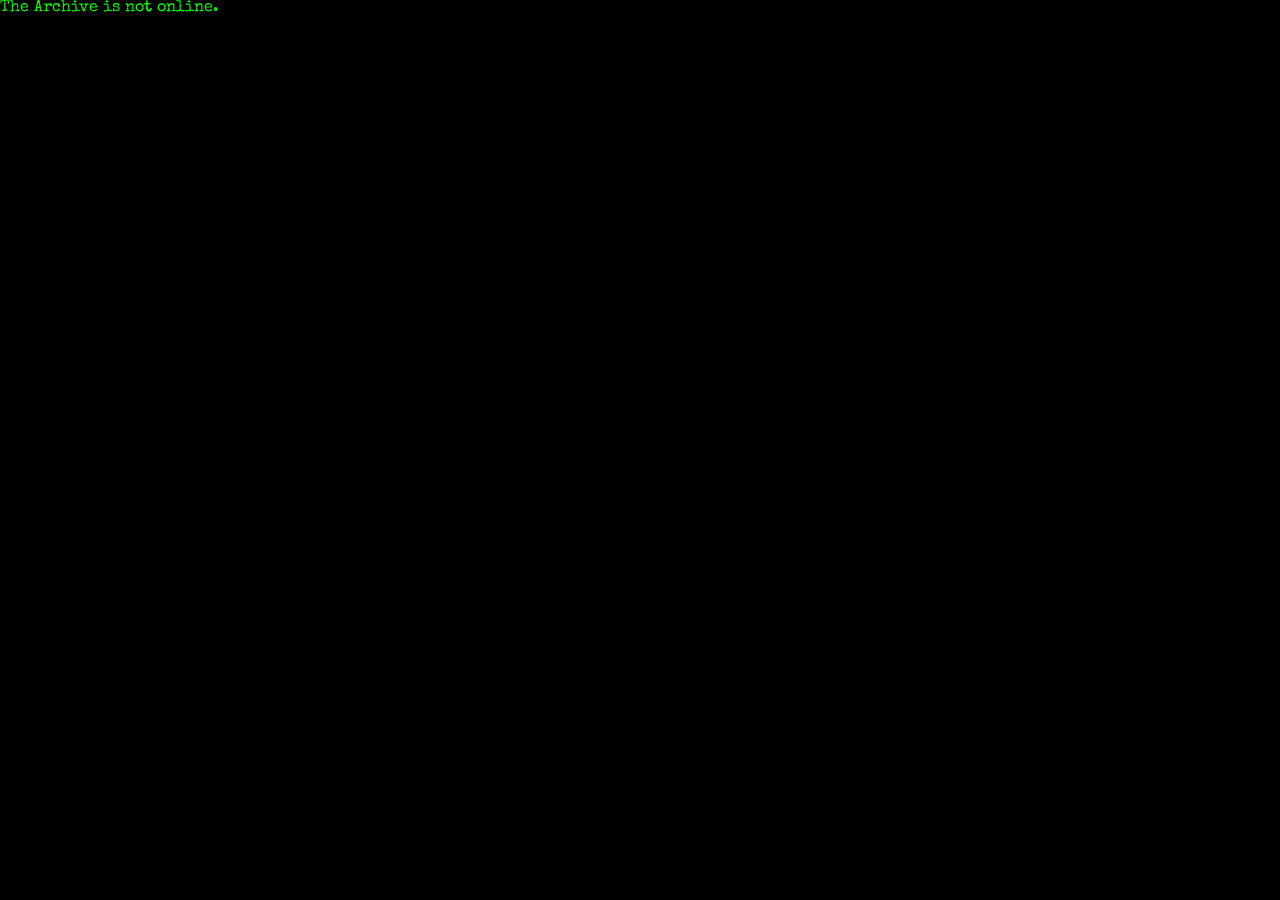
==== archive.html @ 5b8df2de "jflovely.ca.official" ====
<!DOCTYPE html>
<html lang="en">
<head>
    <meta charset="UTF-8">
    <meta name="viewport" content="width=, initial-scale=1.0">
    <title>Document</title>
    <link rel="stylesheet" href="style.css">
        <link href="https://fonts.googleapis.com/css2?family=Special+Elite&display=swap" rel="stylesheet">
</head>
<body>
    The Archive is not online.
</body>
</html>
---- style.css ----
* {
    margin: 0;
    padding: 0;
    box-sizing: border-box;
}

body {
    font-family: "Special Elite", monospace;
    color: #0f0;
    background-color: black;
}

.whole-ass-page-box {
    display: flex;
    flex-wrap: wrap;
    flex: 1;
    padding: 20px;
    margin: 20px;
    /* border: 6px solid white; */
    color: #fff;
    text-decoration: none;
    align-items: center;
    justify-content: center;
}

.uncle-seb-archive {
    display: flex;
    flex-direction: column;
    flex: 1;
    padding: 20px;
    margin: 20px;
    border: 6px solid white;
    color: #fff;
    text-decoration: none;
    align-items: center;
    justify-content: center;
}

.email-me-box {
    display: block;
    flex: 1;
    padding: 20px;
    margin: 20px;
    border: 6px solid white;
    color: #fff;
    text-decoration: none;
    text-align: center;
}

.to-the-archive-box {
    display: block;
    flex: 1;
    padding: 20px;
    margin: 20px;
    border: 6px solid white;
    color: #fff;
    text-decoration: none;
    text-align: center;
}

.bank-box {
    display: flex;
    flex-direction: column;
    flex: 1;
    padding: 20px;
    margin: 20px;
    border: 6px solid white;
    color: #fff;
    text-decoration: none;
    align-items: center;
    justify-content: center;
}

.coast-capital-box {
    display: flex;
    flex: 1;
    padding: 20px;
    margin: 20px;
    border: 6px solid white;
    color: #fff;
    text-decoration: none;
    align-items: center;
    justify-content: center;
}

.td-box {
    display: flex;
    flex: 1;
    padding: 20px;
    margin: 20px;
    border: 6px solid white;
    color: #fff;
    text-decoration: none;
    align-items: center;
    justify-content: center;
}

.category-title {
    font-size: 30px;
    margin-bottom: 30px;
    flex: 1;
}

.category-links {
    display: flex;
    justify-content: center;
    align-items: center;
    flex: 1;
    
}

.useful-links {    
    display: flex;
    flex-direction: column;
    flex: 1;
    padding: 20px;
    margin: 20px;
    border: 6px solid white;
    color: #fff;
    text-decoration: none;
    align-items: center;
    justify-content: center;
    text-align: center;
}

.tiny-words {
    display: flex;
    flex: 1;
    padding: 20px;
    margin: 20px;
    border: 6px solid white;
    color: #fff;
    text-decoration: none;
    align-items: center;
    justify-content: center;
    text-align: center;
}



.printer {
    display: flex;
    flex: 1;
    padding: 20px;
    margin: 20px;
    border: 6px solid white;
    color: #fff;
    text-decoration: none;
    align-items: center;
    justify-content: center;
    text-align: center;
}

.educational-box {
    display: flex;
    flex-direction: column;
    flex: 1;
    padding: 20px;
    margin: 20px;
    border: 6px solid white;
    color: #fff;
    text-decoration: none;
    align-items: center;
    justify-content: center;
    text-align: center;
}

.computer-education {
    display: flex;
    flex-direction: column;
    flex: 1;
    padding: 20px;
    margin: 20px;
    border: 6px solid white;
    color: #fff;
    text-decoration: none;
    align-items: center;
    justify-content: center;
    text-align: center;
}

.literature {
    display: flex;
    flex: 1;
    padding: 20px;
    margin: 20px;
    border: 6px solid white;
    color: #fff;
    text-decoration: none;
    align-items: center;
    justify-content: center;
    text-align: center;
}

.bandit {
    display: flex;
    flex: 1;
    padding: 20px;
    margin: 20px;
    border: 6px solid white;
    color: #fff;
    text-decoration: none;
    align-items: center;
    justify-content: center;
    text-align: center;
}

.typing {
    display: flex;
    flex: 1;
    padding: 20px;
    margin: 20px;
    border: 6px solid white;
    color: #fff;
    text-decoration: none;
    align-items: center;
    justify-content: center;
    text-align: center;
}

.speed-dial {
    display: flex;
    flex-direction: column;
    flex: 1;
    padding: 20px;
    margin: 20px;
    border: 6px solid white;
    color: #fff;
    text-decoration: none;
    align-items: center;
    justify-content: center;
    text-align: center;
}

.youtube {
    display: flex;
    flex: 1;
    padding: 20px;
    margin: 20px;
    border: 6px solid white;
    color: #fff;
    text-decoration: none;
    align-items: center;
    justify-content: center;
    text-align: center;
}

.chatgpt {
    display: flex;
    flex: 1;
    padding: 20px;
    margin: 20px;
    border: 6px solid white;
    color: #fff;
    text-decoration: none;
    align-items: center;
    justify-content: center;
    text-align: center;
}

.proton {
    display: flex;
    flex: 1;
    padding: 20px;
    margin: 20px;
    border: 6px solid white;
    color: #fff;
    text-decoration: none;
    align-items: center;
    justify-content: center;
    text-align: center;
}

.secret-codes {

    display: flex;
    flex: 1;
    padding: 20px;
    margin: 20px;
    border: 6px solid white;
    color: #fff;
    text-decoration: none;
    align-items: center;
    justify-content: center;
    text-align: center;
}
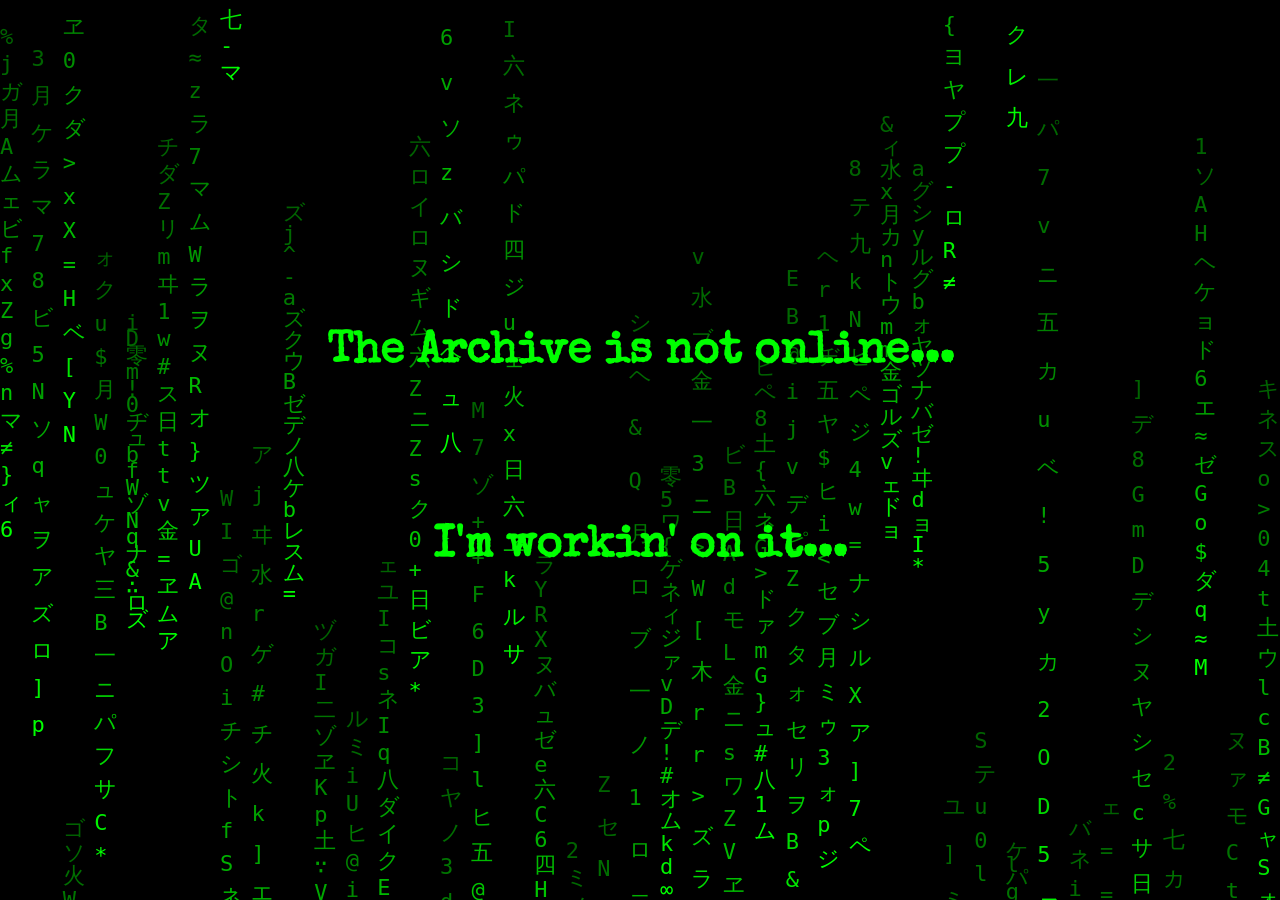
==== commit 3564e1bb: "jflovely.ca.official.4.2" ====
--- a/archive.html
+++ b/archive.html
@@ -8,6 +8,204 @@
         <link href="https://fonts.googleapis.com/css2?family=Special+Elite&display=swap" rel="stylesheet">
 </head>
 <body>
-    The Archive is not online.
+    <canvas id="matrix"></canvas>
+    <div class="centre-stage">
+    <h1>The Archive is not online...</h1>
+    <h1>I'm workin' on it...</h1>
+    </div>
 </body>
+
+
+
+<script>const canvas = document.getElementById("matrix");
+const ctx = canvas.getContext("2d");
+
+
+// ===============================
+// MATRIX SETTINGS
+// ===============================
+
+let fontSize = 22;
+
+// Lower number = faster
+// 50 = normal, 35 = faster, 70 = slower
+let rainSpeed = 77;
+
+// 1.0 = normal
+// 1.35 = denser
+// 0.75 = more sparse
+let density = .7;
+
+
+// ===============================
+// MATRIX CHARACTERS
+// ===============================
+
+const letters =
+    "ABCDEFGHIJKLMNOPQRSTUVWXYZ" +
+    "abcdefghijklmnopqrstuvwxyz" +
+    "0123456789" +
+
+    // Katakana
+    "アァカサタナハマヤャラワガザダバパ" +
+    "イィキシチニヒミリヰギジヂビピ" +
+    "ウゥクスツヌフムユュルグズヅブプ" +
+    "エェケセテネヘメレヱゲゼデベペ" +
+    "オォコソトノホモヨョロヲゴゾドボポ" +
+
+    // // Hiragana
+    // "あいうえお" +
+    // "かきくけこ" +
+    // "さしすせそ" +
+    // "たちつてと" +
+    // "なにぬねの" +
+    // "はひふへほ" +
+    // "まみむめも" +
+    // "やゆよ" +
+    // "らりるれろ" +
+    // "わをん" +
+
+    // Kanji / numbers
+    "日月火水木金土" +
+    "零一二三四五六七八九" +
+
+    // Symbols
+    "!@#$%^&*+-=<>[]{}" +
+    "∴∵∞≠≈";
+
+
+// ===============================
+// RAIN COLUMNS
+// ===============================
+
+const drops = [];
+const speeds = [];
+
+
+// ===============================
+// NATURAL SPEED GENERATOR
+// ===============================
+
+function randomSpeed() {
+
+    // Generate a random number centered around 1.0.
+    // This makes average-speed columns common,
+    // while very slow/fast columns are less common.
+
+    let speed =
+        (Math.random() +
+         Math.random() +
+         Math.random()) / 3;
+
+    // Convert 0–1 into approximately 0.5–2.5
+    speed = 0.5 + speed * 2;
+
+    return speed;
+}
+
+
+// ===============================
+// RESIZE CANVAS
+// ===============================
+
+function resizeCanvas() {
+
+    canvas.width = window.innerWidth;
+    canvas.height = window.innerHeight;
+
+    const columnWidth = fontSize / density;
+    const columns = Math.ceil(canvas.width / columnWidth);
+
+    drops.length = 0;
+    speeds.length = 0;
+
+    for (let x = 0; x < columns; x++) {
+
+        // Random starting position
+        drops[x] = Math.floor(
+            Math.random() * (canvas.height / fontSize)
+        );
+
+        // Give every column its own speed
+        speeds[x] = randomSpeed();
+    }
+}
+
+
+// ===============================
+// DRAW MATRIX RAIN
+// ===============================
+
+function draw() {
+
+    // Fade previous characters
+    ctx.fillStyle = "rgba(0, 0, 0, 0.05)";
+    ctx.fillRect(
+        0,
+        0,
+        canvas.width,
+        canvas.height
+    );
+
+    ctx.fillStyle = "#0F0";
+    ctx.font = fontSize + "px monospace";
+
+    const columnWidth = fontSize / density;
+
+    for (let i = 0; i < drops.length; i++) {
+
+        // Pick a random character
+        const text = letters.charAt(
+            Math.floor(
+                Math.random() * letters.length
+            )
+        );
+
+        // Draw character
+        ctx.fillText(
+            text,
+            i * columnWidth,
+            drops[i] * fontSize
+        );
+
+
+        // If the column reaches the bottom,
+        // occasionally restart it at the top.
+        if (
+            drops[i] * fontSize > canvas.height &&
+            Math.random() > 0.975
+        ) {
+
+            drops[i] = 0;
+
+            // New speed every time the column restarts
+            speeds[i] = randomSpeed();
+        }
+
+
+        // Move this column according to its
+        // individual speed.
+        drops[i] += speeds[i];
+    }
+}
+
+
+// ===============================
+// START MATRIX
+// ===============================
+
+resizeCanvas();
+
+setInterval(draw, rainSpeed);
+
+
+// ===============================
+// HANDLE WINDOW RESIZE
+// ===============================
+
+window.addEventListener(
+    "resize",
+    resizeCanvas
+);</script>
+
 </html>
--- a/style.css
+++ b/style.css
@@ -1,9 +1,36 @@
+.centre-stage {
+    min-height: 100vh;
+    display: flex;
+    flex-direction: column;
+    justify-content: center;
+    align-items: center;
+    text-align: center;
+    gap: 150px;
+}
+
+#matrix {
+    position: fixed;
+    inset: 0;
+    width: 100vw;
+    height: 100vh;
+    z-index: 0;
+    pointer-events: none;
+}
 
 * {
     margin: 0;
     padding: 0;
     box-sizing: border-box;
 }
+h1 {
+    position: relative;
+    z-index: 1;
+}
+
+h1 {
+    font-size: 44px;
+    text-align: center;
+}
 
 body {
     font-family: "Special Elite", monospace;
@@ -22,6 +49,8 @@
     text-decoration: none;
     align-items: center;
     justify-content: center;
+    position: relative;
+    z-index: 1;
 }
 
 .uncle-seb-archive {
@@ -46,6 +75,7 @@
     color: #fff;
     text-decoration: none;
     text-align: center;
+    background-color: black;
 }
 
 .to-the-archive-box {
@@ -57,6 +87,7 @@
     color: #fff;
     text-decoration: none;
     text-align: center;
+    background-color: black;
 }
 
 .bank-box {
@@ -82,6 +113,7 @@
     text-decoration: none;
     align-items: center;
     justify-content: center;
+    background-color: black;
 }
 
 .td-box {
@@ -94,6 +126,7 @@
     text-decoration: none;
     align-items: center;
     justify-content: center;
+    background-color: black;
 }
 
 .category-title {
@@ -135,6 +168,7 @@
     align-items: center;
     justify-content: center;
     text-align: center;
+    background-color: black;
 }
 
 
@@ -150,6 +184,7 @@
     align-items: center;
     justify-content: center;
     text-align: center;
+    background-color: black;
 }
 
 .educational-box {
@@ -180,6 +215,8 @@
     text-align: center;
 }
 
+
+
 .literature {
     display: flex;
     flex: 1;
@@ -204,6 +241,7 @@
     align-items: center;
     justify-content: center;
     text-align: center;
+    background-color: black;
 }
 
 .typing {
@@ -217,6 +255,7 @@
     align-items: center;
     justify-content: center;
     text-align: center;
+    background-color: black;
 }
 
 .speed-dial {
@@ -225,7 +264,7 @@
     flex: 1;
     padding: 20px;
     margin: 20px;
-    border: 6px solid white;
+    border: 6px solid #fff;
     color: #fff;
     text-decoration: none;
     align-items: center;
@@ -244,6 +283,7 @@
     align-items: center;
     justify-content: center;
     text-align: center;
+    background-color: black;
 }
 
 .chatgpt {
@@ -257,6 +297,7 @@
     align-items: center;
     justify-content: center;
     text-align: center;
+    background-color: black;
 }
 
 .proton {
@@ -270,18 +311,65 @@
     align-items: center;
     justify-content: center;
     text-align: center;
+    background-color: black;
 }
 
 .secret-codes {
-
-    display: flex;
-    flex: 1;
-    padding: 20px;
-    margin: 20px;
-    border: 6px solid white;
-    color: #fff;
-    text-decoration: none;
-    align-items: center;
-    justify-content: center;
-    text-align: center;
+    display: flex;
+    flex: 1;
+    padding: 20px;
+    margin: 20px;
+    border: 6px solid white;
+    color: #fff;
+    text-decoration: none;
+    align-items: center;
+    justify-content: center;
+    text-align: center;
+    background-color: black;
+}
+
+.fukbox {
+    display: grid;
+    flex-direction: column;
+    font-size: 77px;
+    flex: 1;
+    padding: 20px;
+    margin: 20px;
+    /* border: 6px solid white; */
+    color: #fff;
+    text-decoration: none;
+    align-items: center;
+    justify-content: center;
+    text-align: center;
+    
+}
+
+.git-codes {
+    display: flex;
+    flex: 1;
+    font-size: 33px;
+    padding: 20px;
+    margin: 20px;
+    border: 6px solid white;
+    color: #fff;
+    text-decoration: none;
+    align-items: center;
+    justify-content: center;
+    text-align: center;
+    background-color: black;
+}
+
+.github-codes {
+    display: flex;
+    flex: 1;
+    padding: 20px;
+    margin: 20px;
+    border: 6px solid white;
+    color: #fff;
+    text-decoration: none;
+    align-items: center;
+    justify-content: center;
+    text-align: center;
+    font-size: 33px;
+    background-color: black;
 }
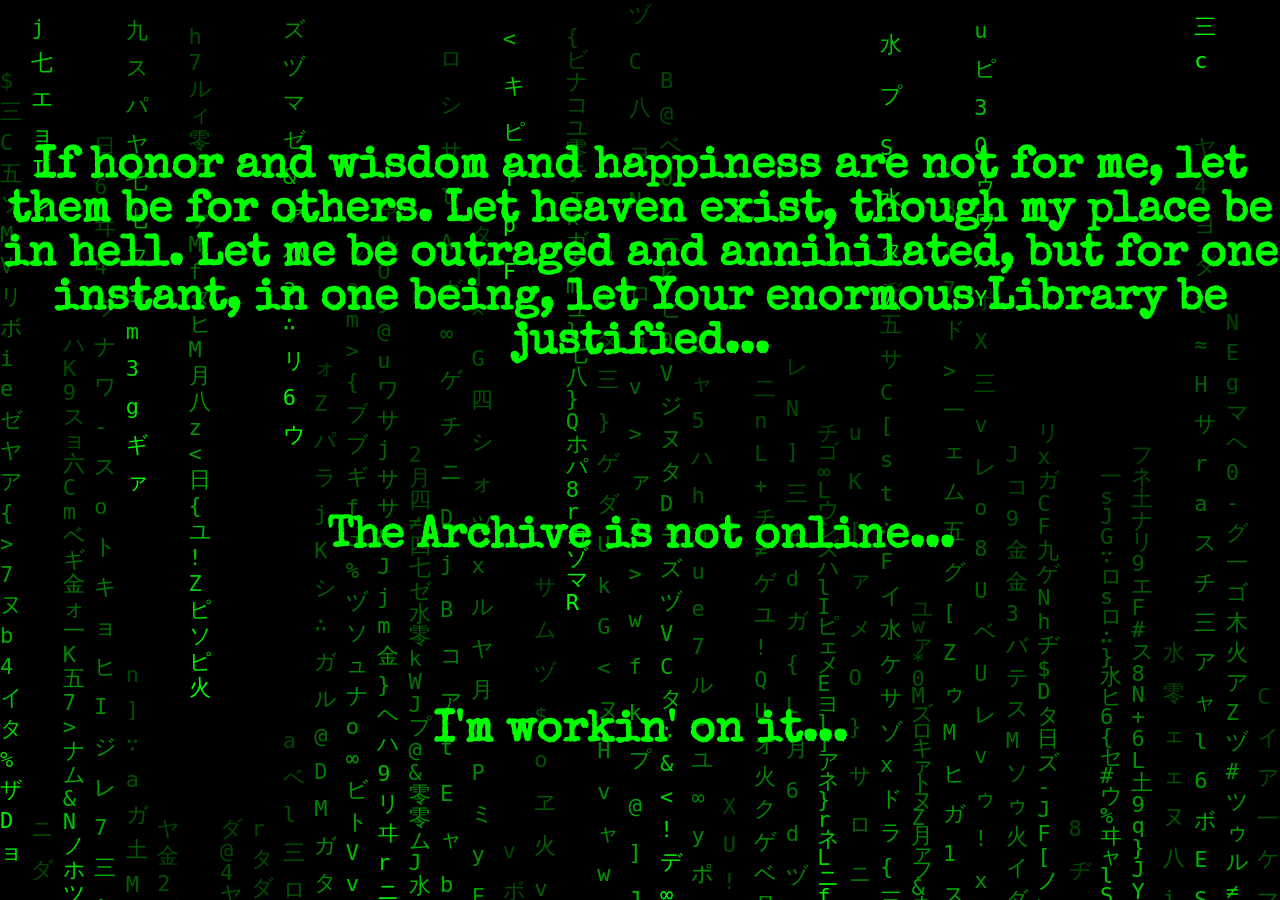
==== commit 94252378: "Update archive.html added quote" ====
--- a/archive.html
+++ b/archive.html
@@ -10,6 +10,10 @@
 <body>
     <canvas id="matrix"></canvas>
     <div class="centre-stage">
+    <h1> If honor and wisdom 
+and happiness are not for me, let them be for others. Let heaven exist, though 
+my place be in hell. Let me be outraged and annihilated, but for one instant, in 
+one being, let Your enormous Library be justified...</h1>
     <h1>The Archive is not online...</h1>
     <h1>I'm workin' on it...</h1>
     </div>
--- a/style.css
+++ b/style.css
@@ -1,3 +1,12 @@
+.font {
+    font-family: "Special Elite", monospace;
+}
+
+.for-message {
+    margin-top: 22px;
+    flex: 1;
+}
+
 .centre-stage {
     min-height: 100vh;
     display: flex;
@@ -6,6 +15,59 @@
     align-items: center;
     text-align: center;
     gap: 150px;
+}
+
+.google-it::placeholder {
+    font-family: "Special Elite", monospace;
+    color: #0f0;
+    opacity: 1;
+}
+
+.search input {
+    width: 500px;
+    height: 50px;
+    font-size: 20px;
+    padding: 0 15px;
+    background-color: black;
+    color: #32CD6A;
+    border: 2px solid #0f0;
+}
+
+.search button{
+    height: 50px;
+    padding: 0 25px;
+    font-size: 18px;
+    background-color: black;
+    color: #32CD6A;
+    border: 2px solid #0f0;
+}
+
+.suckers-box {
+    display: flex;
+    flex: 1;
+    padding: 20px;
+    margin: 20px;
+    border: 3px solid #f00;
+    color: #32CD6A;
+    text-decoration: none;
+    align-items: center;
+    justify-content: center;
+    text-align: center;
+    background-color: black;
+}
+
+.brave {
+    display: flex;
+    flex: 1;
+    padding: 20px;
+    margin: 20px;
+    border: 3px solid #f00;
+    color: #32CD6A;
+    text-decoration: none;
+    align-items: center;
+    justify-content: center;
+    text-align: center;
+    background-color: black;
 }
 
 #matrix {
@@ -44,8 +106,8 @@
     flex: 1;
     padding: 20px;
     margin: 20px;
-    /* border: 6px solid white; */
-    color: #fff;
+    /* border: 3px solid #39ff14; */
+    color: #32CD6A;
     text-decoration: none;
     align-items: center;
     justify-content: center;
@@ -59,8 +121,8 @@
     flex: 1;
     padding: 20px;
     margin: 20px;
-    border: 6px solid white;
-    color: #fff;
+    border: 3px solid #39ff14;
+    color: #32CD6A;
     text-decoration: none;
     align-items: center;
     justify-content: center;
@@ -71,8 +133,8 @@
     flex: 1;
     padding: 20px;
     margin: 20px;
-    border: 6px solid white;
-    color: #fff;
+    border: 3px solid #39ff14;
+    color: #32CD6A;
     text-decoration: none;
     text-align: center;
     background-color: black;
@@ -83,8 +145,8 @@
     flex: 1;
     padding: 20px;
     margin: 20px;
-    border: 6px solid white;
-    color: #fff;
+    border: 3px solid #39ff14;
+    color: #32CD6A;
     text-decoration: none;
     text-align: center;
     background-color: black;
@@ -96,8 +158,8 @@
     flex: 1;
     padding: 20px;
     margin: 20px;
-    border: 6px solid white;
-    color: #fff;
+    border: 3px solid #39ff14;
+    color: #32CD6A;
     text-decoration: none;
     align-items: center;
     justify-content: center;
@@ -108,8 +170,8 @@
     flex: 1;
     padding: 20px;
     margin: 20px;
-    border: 6px solid white;
-    color: #fff;
+    border: 3px solid #39ff14;
+    color: #32CD6A;
     text-decoration: none;
     align-items: center;
     justify-content: center;
@@ -121,8 +183,8 @@
     flex: 1;
     padding: 20px;
     margin: 20px;
-    border: 6px solid white;
-    color: #fff;
+    border: 3px solid #39ff14;
+    color: #32CD6A;
     text-decoration: none;
     align-items: center;
     justify-content: center;
@@ -130,7 +192,7 @@
 }
 
 .category-title {
-    font-size: 30px;
+    font-size: 33px;
     margin-bottom: 30px;
     flex: 1;
 }
@@ -140,6 +202,7 @@
     justify-content: center;
     align-items: center;
     flex: 1;
+    font-size: 22px;
     
 }
 
@@ -149,12 +212,26 @@
     flex: 1;
     padding: 20px;
     margin: 20px;
-    border: 6px solid white;
-    color: #fff;
-    text-decoration: none;
-    align-items: center;
-    justify-content: center;
-    text-align: center;
+    border: 3px solid #39ff14;
+    color: #32CD6A;
+    text-decoration: none;
+    align-items: center;
+    justify-content: center;
+    text-align: center;
+}
+
+.speed-test-1 {
+    display: flex;
+    flex: 1;
+    padding: 20px;
+    margin: 20px;
+    border: 3px solid #39ff14;
+    color: #32CD6A;
+    text-decoration: none;
+    align-items: center;
+    justify-content: center;
+    text-align: center;
+    background-color: black;
 }
 
 .tiny-words {
@@ -162,24 +239,37 @@
     flex: 1;
     padding: 20px;
     margin: 20px;
-    border: 6px solid white;
-    color: #fff;
-    text-decoration: none;
-    align-items: center;
-    justify-content: center;
-    text-align: center;
-    background-color: black;
-}
-
-
+    border: 3px solid #39ff14;
+    color: #32CD6A;
+    text-decoration: none;
+    align-items: center;
+    justify-content: center;
+    text-align: center;
+    background-color: black;
+}
+
+.windy {
+    display: flex;
+    flex-direction: column;
+    flex: 1;
+    padding: 20px;
+    margin: 20px;
+    border: 3px solid #39ff14;
+    color: #32CD6A;
+    text-decoration: none;
+    align-items: center;
+    justify-content: center;
+    text-align: center;
+    background-color: black;
+}
 
 .printer {
     display: flex;
     flex: 1;
     padding: 20px;
     margin: 20px;
-    border: 6px solid white;
-    color: #fff;
+    border: 3px solid #39ff14;
+    color: #32CD6A;
     text-decoration: none;
     align-items: center;
     justify-content: center;
@@ -193,8 +283,8 @@
     flex: 1;
     padding: 20px;
     margin: 20px;
-    border: 6px solid white;
-    color: #fff;
+    border: 3px solid #39ff14;
+    color: #32CD6A;
     text-decoration: none;
     align-items: center;
     justify-content: center;
@@ -207,36 +297,25 @@
     flex: 1;
     padding: 20px;
     margin: 20px;
-    border: 6px solid white;
-    color: #fff;
-    text-decoration: none;
-    align-items: center;
-    justify-content: center;
-    text-align: center;
-}
-
-
-
-.literature {
-    display: flex;
-    flex: 1;
-    padding: 20px;
-    margin: 20px;
-    border: 6px solid white;
-    color: #fff;
-    text-decoration: none;
-    align-items: center;
-    justify-content: center;
-    text-align: center;
-}
+    border: 3px solid #39ff14;
+    color: #32CD6A;
+    text-decoration: none;
+    align-items: center;
+    justify-content: center;
+    text-align: center;
+}
+
+
+
+
 
 .bandit {
     display: flex;
     flex: 1;
     padding: 20px;
     margin: 20px;
-    border: 6px solid white;
-    color: #fff;
+    border: 3px solid #39ff14;
+    color: #32CD6A;
     text-decoration: none;
     align-items: center;
     justify-content: center;
@@ -249,8 +328,8 @@
     flex: 1;
     padding: 20px;
     margin: 20px;
-    border: 6px solid white;
-    color: #fff;
+    border: 3px solid #39ff14;
+    color: #32CD6A;
     text-decoration: none;
     align-items: center;
     justify-content: center;
@@ -264,8 +343,8 @@
     flex: 1;
     padding: 20px;
     margin: 20px;
-    border: 6px solid #fff;
-    color: #fff;
+    border: 3px solid #39ff14;
+    color: #32CD6A;
     text-decoration: none;
     align-items: center;
     justify-content: center;
@@ -277,8 +356,8 @@
     flex: 1;
     padding: 20px;
     margin: 20px;
-    border: 6px solid white;
-    color: #fff;
+    border: 3px solid #39ff14;
+    color: #32CD6A;
     text-decoration: none;
     align-items: center;
     justify-content: center;
@@ -291,8 +370,8 @@
     flex: 1;
     padding: 20px;
     margin: 20px;
-    border: 6px solid white;
-    color: #fff;
+    border: 3px solid #39ff14;
+    color: #32CD6A;
     text-decoration: none;
     align-items: center;
     justify-content: center;
@@ -305,8 +384,38 @@
     flex: 1;
     padding: 20px;
     margin: 20px;
-    border: 6px solid white;
-    color: #fff;
+    border: 3px solid #39ff14;
+    color: #32CD6A;
+    text-decoration: none;
+    align-items: center;
+    justify-content: center;
+    text-align: center;
+    background-color: black;
+}
+
+
+
+.sushi {
+    display: flex;
+    flex: 1;
+    padding: 20px;
+    margin: 20px;
+    border: 3px solid #39ff14;
+    color: #32CD6A;
+    text-decoration: none;
+    align-items: center;
+    justify-content: center;
+    text-align: center;
+    background-color: black;
+}
+
+.github {
+    display: flex;
+    flex: 1;
+    padding: 20px;
+    margin: 20px;
+    border: 3px solid #39ff14;
+    color: #32CD6A;
     text-decoration: none;
     align-items: center;
     justify-content: center;
@@ -319,8 +428,8 @@
     flex: 1;
     padding: 20px;
     margin: 20px;
-    border: 6px solid white;
-    color: #fff;
+    border: 3px solid #39ff14;
+    color: #32CD6A;
     text-decoration: none;
     align-items: center;
     justify-content: center;
@@ -335,8 +444,8 @@
     flex: 1;
     padding: 20px;
     margin: 20px;
-    /* border: 6px solid white; */
-    color: #fff;
+    /* border: 3px solid #39ff14; */
+    color: #32CD6A;
     text-decoration: none;
     align-items: center;
     justify-content: center;
@@ -350,13 +459,17 @@
     font-size: 33px;
     padding: 20px;
     margin: 20px;
-    border: 6px solid white;
-    color: #fff;
-    text-decoration: none;
-    align-items: center;
-    justify-content: center;
-    text-align: center;
-    background-color: black;
+    border: 3px solid #39ff14;
+    color: #32CD6A;
+    text-decoration: none;
+    align-items: center;
+    justify-content: center;
+    text-align: center;
+    background-color: black;
+}
+
+.github-codes code {
+    font-family: "Special Elite", monospace;
 }
 
 .github-codes {
@@ -364,12 +477,348 @@
     flex: 1;
     padding: 20px;
     margin: 20px;
-    border: 6px solid white;
-    color: #fff;
+    border: 3px solid #39ff14;
+    color: #32CD6A;
     text-decoration: none;
     align-items: center;
     justify-content: center;
     text-align: center;
     font-size: 33px;
     background-color: black;
+}
+
+.yt-dlp-codes {
+    display: flex;
+    flex: 1;
+    padding: 20px;
+    margin: 20px;
+    border: 3px solid #39ff14;
+    color: #32CD6A;
+    text-decoration: none;
+    align-items: center;
+    justify-content: center;
+    text-align: center;
+    font-size: 33px;
+    background-color: black;
+}
+
+
+.literature {
+    display: flex;
+    flex: 1;
+    flex-direction: column;
+    padding: 20px;
+    margin: 20px;
+    border: 3px solid #39ff14;
+    color: #32CD6A;
+    text-decoration: none;
+    align-items: center;
+    justify-content: center;
+    text-align: center;
+}
+
+.gutenberg {
+    display: flex;
+    flex: 1;
+    padding: 20px;
+    margin: 20px;
+    border: 3px solid #39ff14;
+    color: #32CD6A;
+    text-decoration: none;
+    align-items: center;
+    justify-content: center;
+    text-align: center;
+    background-color: black;
+}
+
+.librivox {
+    display: flex;
+    flex: 1;
+    padding: 20px;
+    margin: 20px;
+    border: 3px solid #39ff14;
+    color: #32CD6A;
+    text-decoration: none;
+    align-items: center;
+    justify-content: center;
+    text-align: center;
+    background-color: black;
+}
+
+.zlibrary {
+    display: flex;
+    flex: 1;
+    padding: 20px;
+    margin: 20px;
+    border: 3px solid #39ff14;
+    color: #32CD6A;
+    text-decoration: none;
+    align-items: center;
+    justify-content: center;
+    text-align: center;
+    background-color: black;
+}
+
+.be-a-pirate {
+    display: flex;
+    flex: 1;
+    flex-direction: column;
+    padding: 20px;
+    margin: 20px;
+    border: 3px solid #39ff14;
+    color: #32CD6A;
+    text-decoration: none;
+    align-items: center;
+    justify-content: center;
+    text-align: center;
+}
+
+.starter-pack {
+    display: flex;
+    flex: 1;
+    padding: 20px;
+    margin: 20px;
+    border: 3px solid #39ff14;
+    color: #32CD6A;
+    text-decoration: none;
+    align-items: center;
+    justify-content: center;
+    text-align: center;
+    background-color: black;
+}
+
+.pirate-manifesto {
+    display: flex;
+    flex: 1;
+    padding: 20px;
+    margin: 20px;
+    border: 3px solid #39ff14;
+    color: #32CD6A;
+    text-decoration: none;
+    align-items: center;
+    justify-content: center;
+    text-align: center;
+    background-color: black;
+}
+
+.solar {
+    display: flex;
+    flex: 1;
+    padding: 20px;
+    margin: 20px;
+    border: 3px solid #39ff14;
+    color: #32CD6A;
+    text-decoration: none;
+    align-items: center;
+    justify-content: center;
+    text-align: center;
+    background-color: black;
+}
+
+.piratebay {
+    display: flex;
+    flex: 1;
+    padding: 20px;
+    margin: 20px;
+    border: 3px solid #39ff14;
+    color: #32CD6A;
+    text-decoration: none;
+    align-items: center;
+    justify-content: center;
+    text-align: center;
+    background-color: black;
+}
+
+.archive {
+    display: flex;
+    flex: 1;
+    padding: 20px;
+    margin: 20px;
+    border: 3px solid #39ff14;
+    color: #32CD6A;
+    text-decoration: none;
+    align-items: center;
+    justify-content: center;
+    text-align: center;
+    background-color: black;
+}
+
+.qbit {
+    display: flex;
+    flex: 1;
+    padding: 20px;
+    margin: 20px;
+    border: 3px solid #39ff14;
+    color: #32CD6A;
+    text-decoration: none;
+    align-items: center;
+    justify-content: center;
+    text-align: center;
+    background-color: black;
+}
+
+
+/* =========================================================
+   MOBILE VERSION
+   ========================================================= */
+
+@media (max-width: 768px) {
+
+    /* -------------------------
+       GENERAL PAGE
+       ------------------------- */
+
+    body {
+        width: 100%;
+        overflow-x: hidden;
+    }
+
+    .whole-ass-page-box {
+        display: flex;
+        flex-direction: column;
+        flex-wrap: nowrap;
+
+        width: 100%;
+        margin: 0;
+        padding: 10px;
+
+        align-items: stretch;
+    }
+
+
+    /* -------------------------
+       INTRO MESSAGE
+       ------------------------- */
+
+    .for-message {
+        margin: 15px 10px;
+    }
+
+    h1 {
+        font-size: 24px;
+        line-height: 1.3;
+    }
+
+
+    /* -------------------------
+       CATEGORY BOXES
+       ------------------------- */
+
+    .speed-dial,
+    .uncle-seb-archive,
+    .bank-box,
+    .useful-links,
+    .educational-box,
+    .be-a-pirate,
+    .literature,
+    .computer-education {
+
+        width: 100%;
+        flex: none;
+
+        margin: 10px 0;
+        padding: 15px;
+
+        box-sizing: border-box;
+    }
+
+
+    /* -------------------------
+       CATEGORY TITLES
+       ------------------------- */
+
+    .category-title {
+        font-size: 24px;
+        margin-bottom: 15px;
+        flex: none;
+
+        text-align: center;
+    }
+
+
+    /* -------------------------
+       LINKS
+       ------------------------- */
+
+    .category-links {
+        display: flex;
+        flex-direction: column;
+
+        width: 100%;
+        flex: none;
+
+        font-size: 18px;
+    }
+
+
+    /* -------------------------
+       LINK BUTTONS
+       ------------------------- */
+
+    .category-links a {
+        width: 100%;
+        flex: none;
+
+        margin: 6px 0;
+        padding: 15px 10px;
+
+        box-sizing: border-box;
+
+        text-align: center;
+    }
+
+
+    /* -------------------------
+       SEARCH
+       ------------------------- */
+
+    .search {
+        width: 100%;
+    }
+
+    .google-it {
+        display: flex;
+        flex-direction: column;
+        width: 100%;
+    }
+
+    .search input {
+        width: 100%;
+        height: 48px;
+
+        font-size: 17px;
+        padding: 0 10px;
+
+        box-sizing: border-box;
+    }
+
+    .search button {
+        width: 100%;
+        height: 48px;
+
+        margin-top: 8px;
+
+        font-size: 17px;
+    }
+
+
+    /* -------------------------
+       NESTED EDUCATIONAL BOX
+       ------------------------- */
+
+    .computer-education {
+        width: 100%;
+        margin: 10px 0;
+        padding: 10px;
+    }
+
+
+    /* -------------------------
+       MATRIX
+       ------------------------- */
+
+    #matrix {
+        width: 100%;
+        height: 100%;
+    }
 }
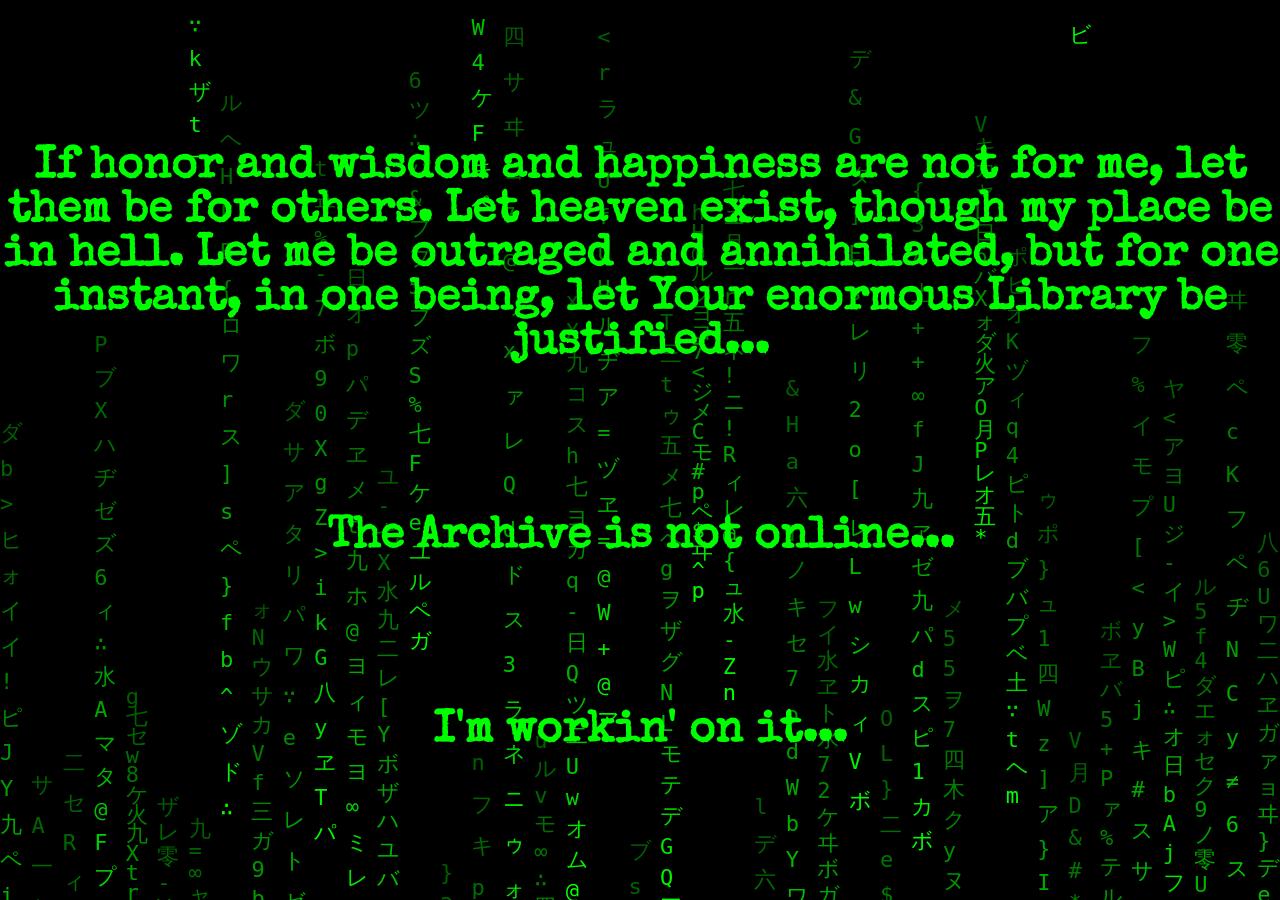
==== commit 2228941c: "Update archive.html added title" ====
--- a/archive.html
+++ b/archive.html
@@ -3,7 +3,7 @@
 <head>
     <meta charset="UTF-8">
     <meta name="viewport" content="width=, initial-scale=1.0">
-    <title>Document</title>
+    <title>Uncle Seb Archive</title>
     <link rel="stylesheet" href="style.css">
         <link href="https://fonts.googleapis.com/css2?family=Special+Elite&display=swap" rel="stylesheet">
 </head>
